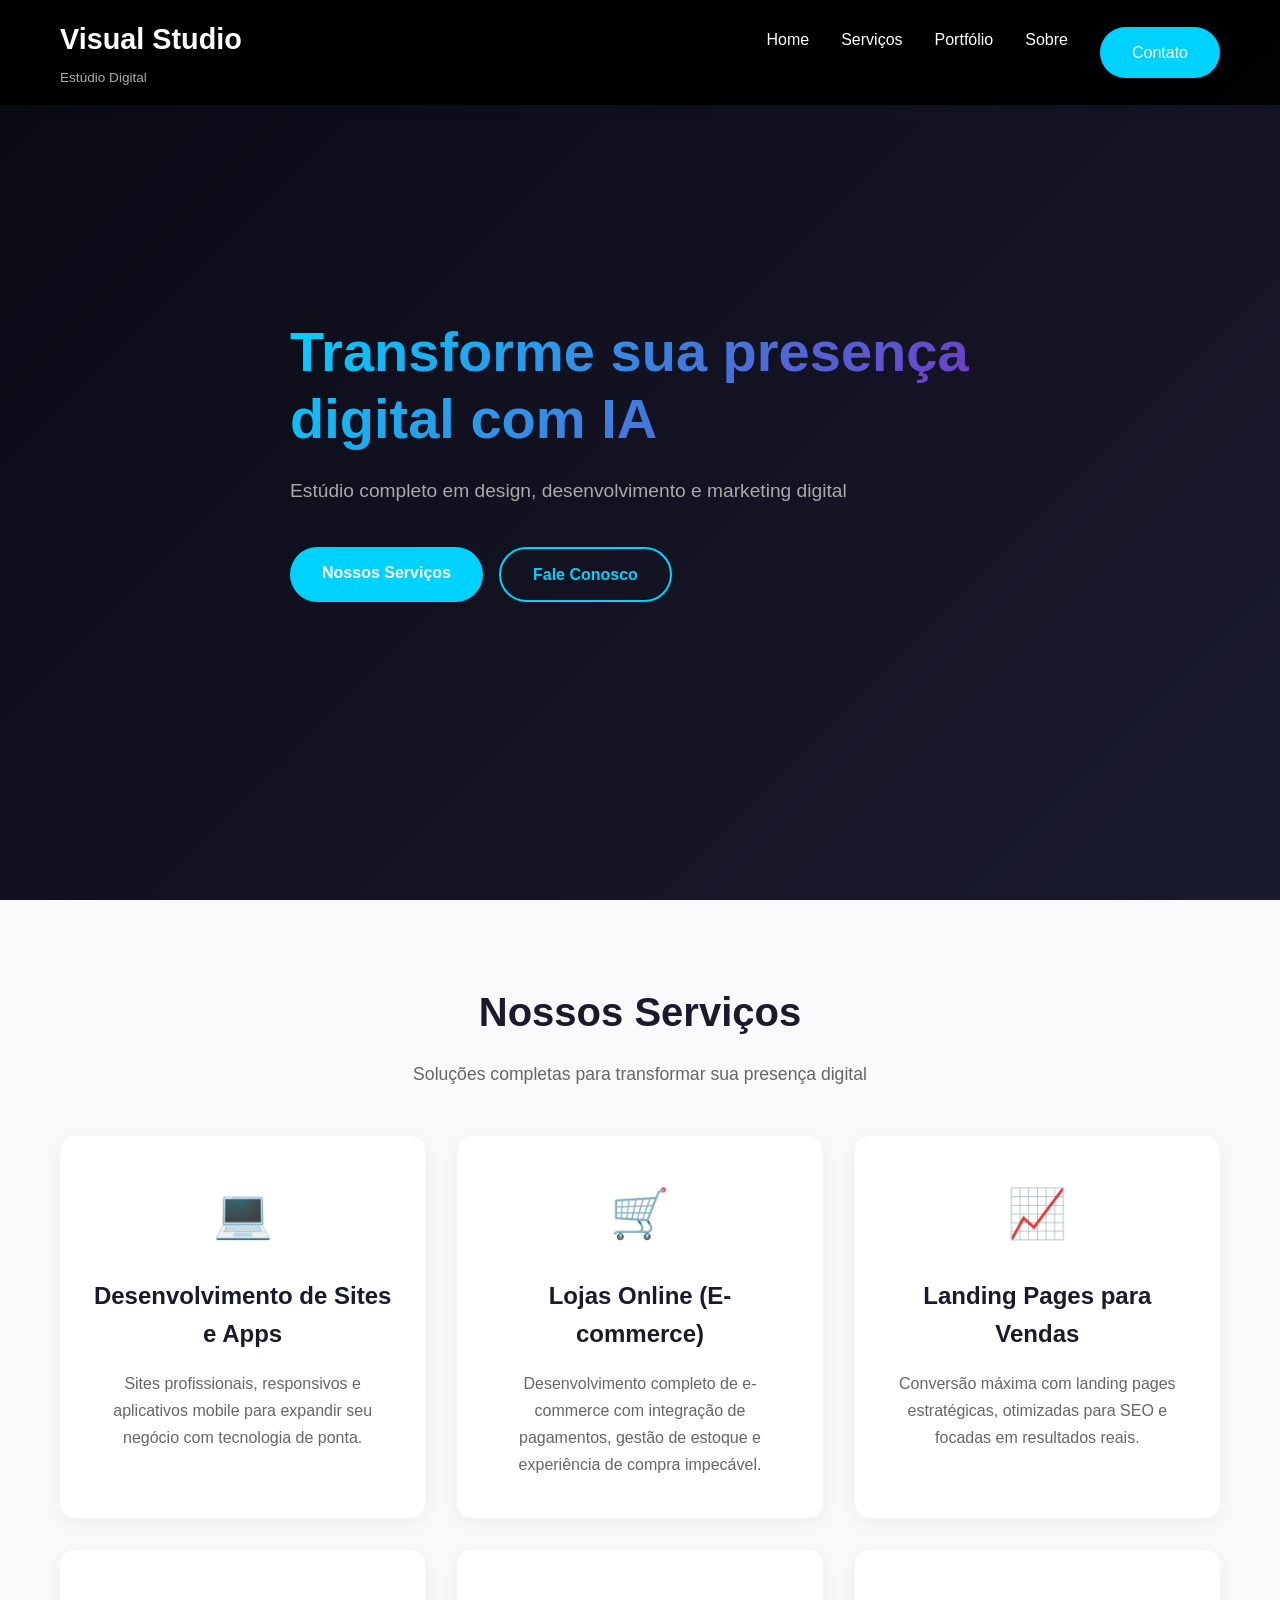
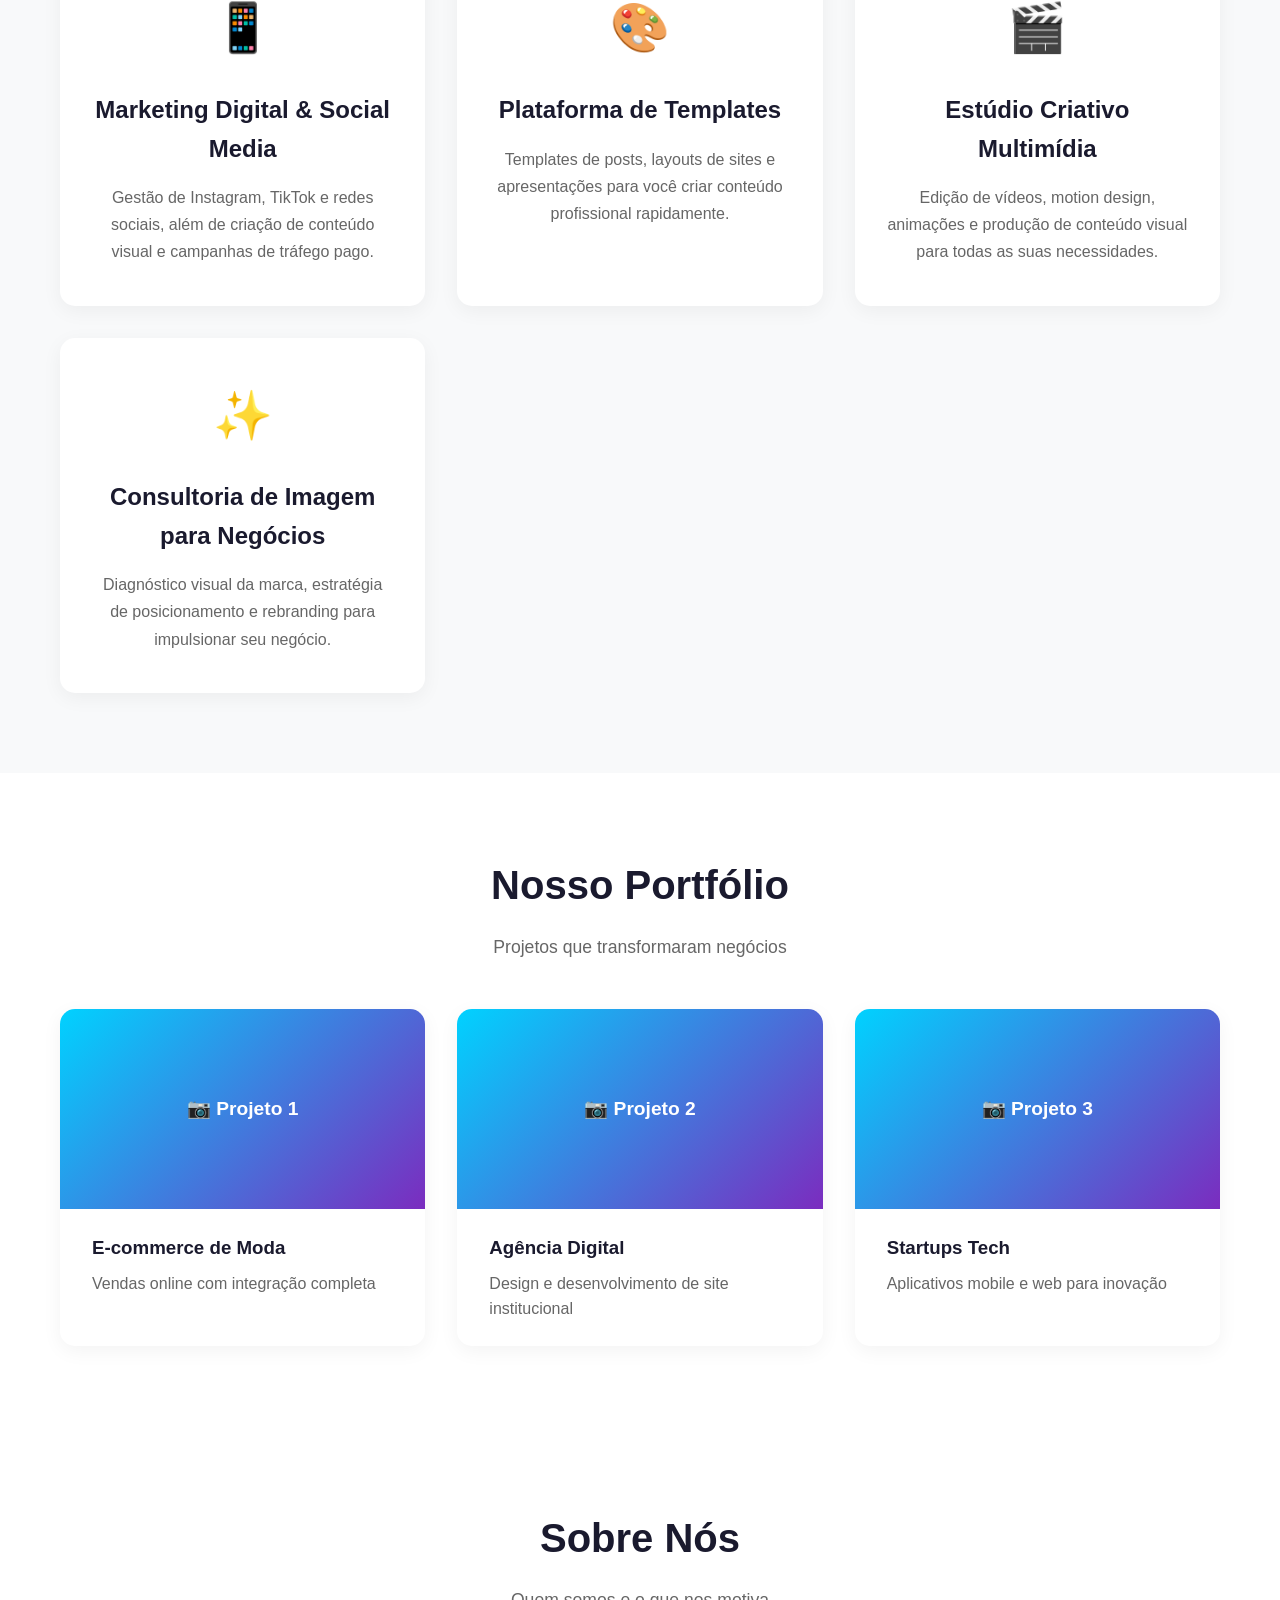
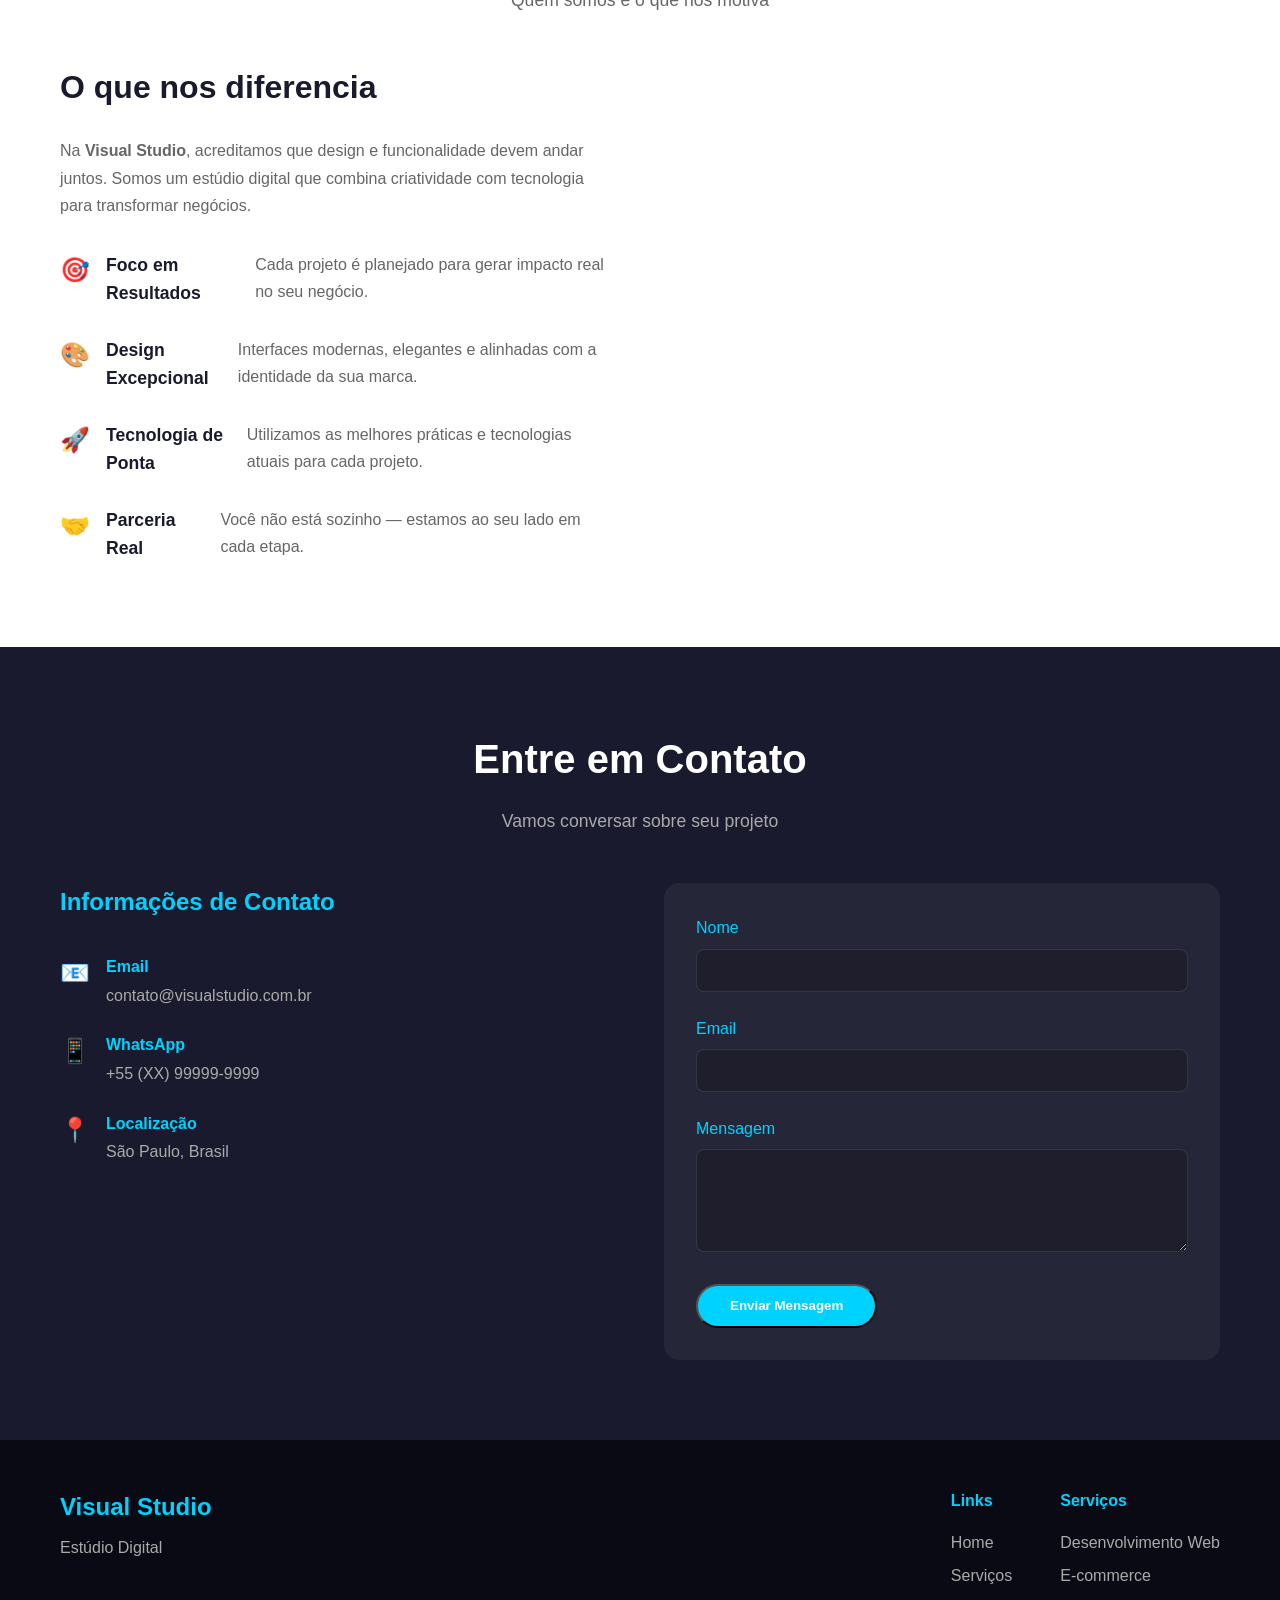
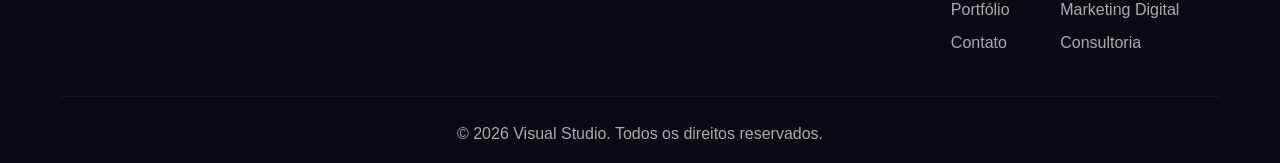
==== index.html @ 2da71917 "🚀 Initial commit: Visual Studio - Estúdio Digital" ====
<!DOCTYPE html>
<html lang="pt-BR">
<head>
    <meta charset="UTF-8">
    <meta name="viewport" content="width=device-width, initial-scale=1.0">
    <title>Visual Studio | Estúdio Digital & Desenvolvimento de IA</title>
    <meta name="description" content="Estúdio digital especializado em desenvolvimento de sites, apps, e-commerce, marketing digital e设计 com foco em IA.">
    <link rel="stylesheet" href="styles.css">
    <link rel="icon" href="favicon.ico" type="image/x-icon">
</head>
<body>
    <!-- Navbar -->
    <nav class="navbar">
        <div class="container">
            <div class="logo">
                <h1>Visual Studio</h1>
                <p>Estúdio Digital</p>
            </div>
            <ul class="nav-links">
                <li><a href="#home">Home</a></li>
                <li><a href="#services">Serviços</a></li>
                <li><a href="#portfolio">Portfólio</a></li>
                <li><a href="#about">Sobre</a></li>
                <li><a href="#contact" class="btn btn-primary">Contato</a></li>
            </ul>
            <div class="hamburger">
                <span></span>
                <span></span>
                <span></span>
            </div>
        </div>
    </nav>

    <!-- Hero Section -->
    <section id="home" class="hero">
        <div class="container">
            <div class="hero-content">
                <h1 class="hero-title">Transforme sua presença digital com IA</h1>
                <p class="hero-subtitle">Estúdio completo em design, desenvolvimento e marketing digital</p>
                <div class="hero-buttons">
                    <a href="#services" class="btn btn-primary">Nossos Serviços</a>
                    <a href="#contact" class="btn btn-secondary">Fale Conosco</a>
                </div>
            </div>
        </div>
    </section>

    <!-- Services Section -->
    <section id="services" class="services">
        <div class="container">
            <div class="section-header">
                <h2>Nossos Serviços</h2>
                <p>Soluções completas para transformar sua presença digital</p>
            </div>
            
            <div class="services-grid">
                <!-- Service 1 -->
                <div class="service-card">
                    <div class="service-icon">💻</div>
                    <h3>Desenvolvimento de Sites e Apps</h3>
                    <p>Sites profissionais, responsivos e aplicativos mobile para expandir seu negócio com tecnologia de ponta.</p>
                </div>

                <!-- Service 2 -->
                <div class="service-card">
                    <div class="service-icon">🛒</div>
                    <h3>Lojas Online (E-commerce)</h3>
                    <p>Desenvolvimento completo de e-commerce com integração de pagamentos, gestão de estoque e experiência de compra impecável.</p>
                </div>

                <!-- Service 3 -->
                <div class="service-card">
                    <div class="service-icon">📈</div>
                    <h3>Landing Pages para Vendas</h3>
                    <p>Conversão máxima com landing pages estratégicas, otimizadas para SEO e focadas em resultados reais.</p>
                </div>

                <!-- Service 4 -->
                <div class="service-card">
                    <div class="service-icon">📱</div>
                    <h3>Marketing Digital & Social Media</h3>
                    <p>Gestão de Instagram, TikTok e redes sociais, além de criação de conteúdo visual e campanhas de tráfego pago.</p>
                </div>

                <!-- Service 5 -->
                <div class="service-card">
                    <div class="service-icon">🎨</div>
                    <h3>Plataforma de Templates</h3>
                    <p>Templates de posts, layouts de sites e apresentações para você criar conteúdo profissional rapidamente.</p>
                </div>

                <!-- Service 6 -->
                <div class="service-card">
                    <div class="service-icon">🎬</div>
                    <h3>Estúdio Criativo Multimídia</h3>
                    <p>Edição de vídeos, motion design, animações e produção de conteúdo visual para todas as suas necessidades.</p>
                </div>

                <!-- Service 7 -->
                <div class="service-card">
                    <div class="service-icon">✨</div>
                    <h3>Consultoria de Imagem para Negócios</h3>
                    <p>Diagnóstico visual da marca, estratégia de posicionamento e rebranding para impulsionar seu negócio.</p>
                </div>
            </div>
        </div>
    </section>

    <!-- Portfolio Section -->
    <section id="portfolio" class="portfolio">
        <div class="container">
            <div class="section-header">
                <h2>Nosso Portfólio</h2>
                <p>Projetos que transformaram negócios</p>
            </div>
            
            <div class="portfolio-grid">
                <div class="portfolio-item">
                    <div class="portfolio-image">
                        <div class="placeholder">📷 Projeto 1</div>
                    </div>
                    <h3>E-commerce de Moda</h3>
                    <p>Vendas online com integração completa</p>
                </div>
                <div class="portfolio-item">
                    <div class="portfolio-image">
                        <div class="placeholder">📷 Projeto 2</div>
                    </div>
                    <h3>Agência Digital</h3>
                    <p>Design e desenvolvimento de site institucional</p>
                </div>
                <div class="portfolio-item">
                    <div class="portfolio-image">
                        <div class="placeholder">📷 Projeto 3</div>
                    </div>
                    <h3>Startups Tech</h3>
                    <p>Aplicativos mobile e web para inovação</p>
                </div>
            </div>
        </div>
    </section>

    <!-- About Section -->
    <section id="about" class="about">
        <div class="container">
            <div class="section-header">
                <h2>Sobre Nós</h2>
                <p>Quem somos e o que nos motiva</p>
            </div>
            
            <div class="about-content">
                <div class="about-text">
                    <h3>O que nos diferencia</h3>
                    <p>Na <strong>Visual Studio</strong>, acreditamos que design e funcionalidade devem andar juntos. Somos um estúdio digital que combina criatividade com tecnologia para transformar negócios.</p>
                    
                    <div class="features-list">
                        <div class="feature-item">
                            <span class="feature-icon">🎯</span>
                            <h4>Foco em Resultados</h4>
                            <p>Cada projeto é planejado para gerar impacto real no seu negócio.</p>
                        </div>
                        <div class="feature-item">
                            <span class="feature-icon">🎨</span>
                            <h4>Design Excepcional</h4>
                            <p>Interfaces modernas, elegantes e alinhadas com a identidade da sua marca.</p>
                        </div>
                        <div class="feature-item">
                            <span class="feature-icon">🚀</span>
                            <h4>Tecnologia de Ponta</h4>
                            <p>Utilizamos as melhores práticas e tecnologias atuais para cada projeto.</p>
                        </div>
                        <div class="feature-item">
                            <span class="feature-icon">🤝</span>
                            <h4>Parceria Real</h4>
                            <p>Você não está sozinho — estamos ao seu lado em cada etapa.</p>
                        </div>
                    </div>
                </div>
            </div>
        </div>
    </section>

    <!-- Contact Section -->
    <section id="contact" class="contact">
        <div class="container">
            <div class="section-header">
                <h2>Entre em Contato</h2>
                <p>Vamos conversar sobre seu projeto</p>
            </div>
            
            <div class="contact-wrapper">
                <div class="contact-info">
                    <h3>Informações de Contato</h3>
                    <div class="contact-item">
                        <span class="icon">📧</span>
                        <div>
                            <h4>Email</h4>
                            <p>contato@visualstudio.com.br</p>
                        </div>
                    </div>
                    <div class="contact-item">
                        <span class="icon">📱</span>
                        <div>
                            <h4>WhatsApp</h4>
                            <p>+55 (XX) 99999-9999</p>
                        </div>
                    </div>
                    <div class="contact-item">
                        <span class="icon">📍</span>
                        <div>
                            <h4>Localização</h4>
                            <p>São Paulo, Brasil</p>
                        </div>
                    </div>
                </div>
                
                <form class="contact-form" id="contactForm">
                    <div class="form-group">
                        <label for="name">Nome</label>
                        <input type="text" id="name" name="name" required>
                    </div>
                    <div class="form-group">
                        <label for="email">Email</label>
                        <input type="email" id="email" name="email" required>
                    </div>
                    <div class="form-group">
                        <label for="message">Mensagem</label>
                        <textarea id="message" name="message" rows="5" required></textarea>
                    </div>
                    <button type="submit" class="btn btn-primary">Enviar Mensagem</button>
                </form>
            </div>
        </div>
    </section>

    <!-- Footer -->
    <footer class="footer">
        <div class="container">
            <div class="footer-content">
                <div class="footer-logo">
                    <h2>Visual Studio</h2>
                    <p>Estúdio Digital</p>
                </div>
                <div class="footer-links">
                    <div class="footer-column">
                        <h4>Links</h4>
                        <ul>
                            <li><a href="#home">Home</a></li>
                            <li><a href="#services">Serviços</a></li>
                            <li><a href="#portfolio">Portfólio</a></li>
                            <li><a href="#contact">Contato</a></li>
                        </ul>
                    </div>
                    <div class="footer-column">
                        <h4>Serviços</h4>
                        <ul>
                            <li><a href="#services">Desenvolvimento Web</a></li>
                            <li><a href="#services">E-commerce</a></li>
                            <li><a href="#services">Marketing Digital</a></li>
                            <li><a href="#services">Consultoria</a></li>
                        </ul>
                    </div>
                </div>
            </div>
            <div class="footer-bottom">
                <p>&copy; 2026 Visual Studio. Todos os direitos reservados.</p>
            </div>
        </div>
    </footer>

    <script src="script.js"></script>
</body>
</html>
---- styles.css ----
/* Reset & Base Styles */
* {
    margin: 0;
    padding: 0;
    box-sizing: border-box;
}

html {
    scroll-behavior: smooth;
}

body {
    font-family: 'Segoe UI', Tahoma, Geneva, Verdana, sans-serif;
    line-height: 1.6;
    color: #333;
    background-color: #fff;
}

.container {
    max-width: 1200px;
    margin: 0 auto;
    padding: 0 20px;
}

/* Navbar */
.navbar {
    background: rgba(0, 0, 0, 0.9);
    padding: 1rem 0;
    position: fixed;
    width: 100%;
    top: 0;
    z-index: 1000;
    box-shadow: 0 2px 10px rgba(0, 0, 0, 0.1);
}

.navbar .container {
    display: flex;
    justify-content: space-between;
    align-items: center;
}

.navbar .logo h1 {
    color: #fff;
    font-size: 1.8rem;
    font-weight: 700;
    margin-bottom: 0.3rem;
}

.navbar .logo p {
    color: #aaa;
    font-size: 0.85rem;
    margin-bottom: 0;
}

.nav-links {
    display: flex;
    list-style: none;
    gap: 2rem;
}

.nav-links li a {
    color: #fff;
    text-decoration: none;
    font-weight: 500;
    transition: color 0.3s;
}

.nav-links li a:hover {
    color: #00d2ff;
}

.hamburger {
    display: none;
    flex-direction: column;
    cursor: pointer;
    gap: 5px;
}

.hamburger span {
    width: 25px;
    height: 3px;
    background: #fff;
    transition: 0.3s;
}

/* Buttons */
.btn {
    display: inline-block;
    padding: 0.8rem 2rem;
    border-radius: 50px;
    text-decoration: none;
    font-weight: 600;
    transition: all 0.3s;
}

.btn-primary {
    background: #00d2ff;
    color: #fff;
}

.btn-primary:hover {
    background: #00a8cc;
    transform: translateY(-2px);
    box-shadow: 0 5px 15px rgba(0, 210, 255, 0.3);
}

.btn-secondary {
    background: transparent;
    color: #00d2ff;
    border: 2px solid #00d2ff;
}

.btn-secondary:hover {
    background: #00d2ff;
    color: #fff;
    transform: translateY(-2px);
}

/* Hero Section */
.hero {
    background: linear-gradient(135deg, #0a0a14 0%, #1a1a2e 100%);
    color: #fff;
    padding: 100px 0 80px;
    min-height: 100vh;
    display: flex;
    align-items: center;
}

.hero-content {
    max-width: 700px;
}

.hero-title {
    font-size: 3.5rem;
    font-weight: 800;
    line-height: 1.2;
    margin-bottom: 1.5rem;
    background: linear-gradient(135deg, #00d2ff 0%, #7b2cbf 100%);
    -webkit-background-clip: text;
    -webkit-text-fill-color: transparent;
}

.hero-subtitle {
    font-size: 1.2rem;
    color: #aaa;
    margin-bottom: 2.5rem;
}

.hero-buttons {
    display: flex;
    gap: 1rem;
    flex-wrap: wrap;
}

/* Section Styles */
section {
    padding: 80px 0;
}

.section-header {
    text-align: center;
    margin-bottom: 3rem;
}

.section-header h2 {
    font-size: 2.5rem;
    margin-bottom: 1rem;
    color: #1a1a2e;
}

.section-header p {
    color: #666;
    font-size: 1.1rem;
}

/* Services Section */
.services {
    background: #f8f9fa;
}

.services-grid {
    display: grid;
    grid-template-columns: repeat(auto-fit, minmax(300px, 1fr));
    gap: 2rem;
}

.service-card {
    background: #fff;
    padding: 2.5rem 2rem;
    border-radius: 15px;
    box-shadow: 0 5px 20px rgba(0, 0, 0, 0.05);
    transition: all 0.3s;
    text-align: center;
}

.service-card:hover {
    transform: translateY(-10px);
    box-shadow: 0 10px 30px rgba(0, 0, 0, 0.1);
}

.service-icon {
    font-size: 3rem;
    margin-bottom: 1.5rem;
}

.service-card h3 {
    font-size: 1.5rem;
    margin-bottom: 1rem;
    color: #1a1a2e;
}

.service-card p {
    color: #666;
    line-height: 1.7;
}

/* Portfolio Section */
.portfolio {
    background: #fff;
}

.portfolio-grid {
    display: grid;
    grid-template-columns: repeat(auto-fit, minmax(300px, 1fr));
    gap: 2rem;
}

.portfolio-item {
    border-radius: 15px;
    overflow: hidden;
    box-shadow: 0 5px 20px rgba(0, 0, 0, 0.05);
    transition: all 0.3s;
}

.portfolio-item:hover {
    transform: translateY(-5px);
    box-shadow: 0 10px 30px rgba(0, 0, 0, 0.1);
}

.portfolio-image {
    height: 200px;
    background: linear-gradient(135deg, #00d2ff 0%, #7b2cbf 100%);
    display: flex;
    align-items: center;
    justify-content: center;
    overflow: hidden;
}

.placeholder {
    color: #fff;
    font-size: 1.2rem;
    font-weight: 600;
}

.portfolio-item h3 {
    padding: 1.5rem 2rem 0.5rem;
    color: #1a1a2e;
}

.portfolio-item p {
    padding: 0 2rem 1.5rem;
    color: #666;
}

/* About Section */
.about {
    background: #fff;
}

.about-content {
    display: grid;
    grid-template-columns: 1fr 1fr;
    gap: 3rem;
    align-items: center;
}

.about-text h3 {
    font-size: 2rem;
    color: #1a1a2e;
    margin-bottom: 1.5rem;
}

.about-text p {
    color: #666;
    margin-bottom: 2rem;
    line-height: 1.7;
}

.features-list {
    display: grid;
    gap: 1.5rem;
}

.feature-item {
    display: flex;
    gap: 1rem;
    align-items: flex-start;
}

.feature-icon {
    font-size: 1.5rem;
}

.feature-item h4 {
    color: #1a1a2e;
    margin-bottom: 0.3rem;
    font-size: 1.1rem;
}

.feature-item p {
    color: #666;
    margin: 0;
}

/* Contact Section */
.contact {
    background: #1a1a2e;
    color: #fff;
}

.contact .section-header h2 {
    color: #fff;
}

.contact .section-header p {
    color: #aaa;
}

.contact-wrapper {
    display: grid;
    grid-template-columns: 1fr 1fr;
    gap: 3rem;
}

.contact-info h3 {
    color: #00d2ff;
    margin-bottom: 2rem;
    font-size: 1.5rem;
}

.contact-item {
    display: flex;
    gap: 1rem;
    align-items: flex-start;
    margin-bottom: 1.5rem;
}

.contact-item .icon {
    font-size: 1.5rem;
}

.contact-item h4 {
    color: #00d2ff;
    margin-bottom: 0.2rem;
    font-size: 1rem;
}

.contact-item p {
    color: #aaa;
    margin: 0;
}

.contact-form {
    background: rgba(255, 255, 255, 0.05);
    padding: 2rem;
    border-radius: 15px;
}

.form-group {
    margin-bottom: 1.5rem;
}

.form-group label {
    display: block;
    color: #00d2ff;
    margin-bottom: 0.5rem;
    font-weight: 500;
}

.form-group input,
.form-group textarea {
    width: 100%;
    padding: 0.8rem 1rem;
    background: rgba(0, 0, 0, 0.2);
    border: 1px solid rgba(255, 255, 255, 0.1);
    border-radius: 8px;
    color: #fff;
    font-family: inherit;
    transition: all 0.3s;
}

.form-group input:focus,
.form-group textarea:focus {
    outline: none;
    border-color: #00d2ff;
    background: rgba(0, 0, 0, 0.3);
}

.form-group textarea {
    resize: vertical;
}

/* Footer */
.footer {
    background: #0a0a14;
    color: #aaa;
    padding: 3rem 0 1rem;
}

.footer-content {
    display: flex;
    justify-content: space-between;
    align-items: flex-start;
    margin-bottom: 2rem;
}

.footer-logo h2 {
    color: #00d2ff;
    margin-bottom: 0.5rem;
}

.footer-links {
    display: flex;
    gap: 3rem;
}

.footer-column h4 {
    color: #00d2ff;
    margin-bottom: 1rem;
    font-size: 1rem;
}

.footer-column ul {
    list-style: none;
}

.footer-column li {
    margin-bottom: 0.5rem;
}

.footer-column a {
    color: #aaa;
    text-decoration: none;
    transition: color 0.3s;
}

.footer-column a:hover {
    color: #00d2ff;
}

.footer-bottom {
    text-align: center;
    padding-top: 1.5rem;
    border-top: 1px solid rgba(255, 255, 255, 0.05);
}

/* Responsive */
@media (max-width: 768px) {
    .hero-title {
        font-size: 2.5rem;
    }
    
    .hero-buttons {
        flex-direction: column;
    }
    
    .about-content,
    .contact-wrapper {
        grid-template-columns: 1fr;
    }
    
    .footer-content {
        flex-direction: column;
        gap: 2rem;
    }
    
    .footer-links {
        flex-direction: column;
        gap: 2rem;
    }
    
    .nav-links {
        position: fixed;
        top: 70px;
        left: 0;
        width: 100%;
        background: rgba(0, 0, 0, 0.95);
        flex-direction: column;
        padding: 1rem 0;
        transform: translateX(-100%);
        transition: transform 0.3s;
    }
    
    .nav-links.active {
        transform: translateX(0);
    }
    
    .nav-links li {
        margin: 1rem 0;
        text-align: center;
    }
    
    .hamburger {
        display: flex;
    }
}
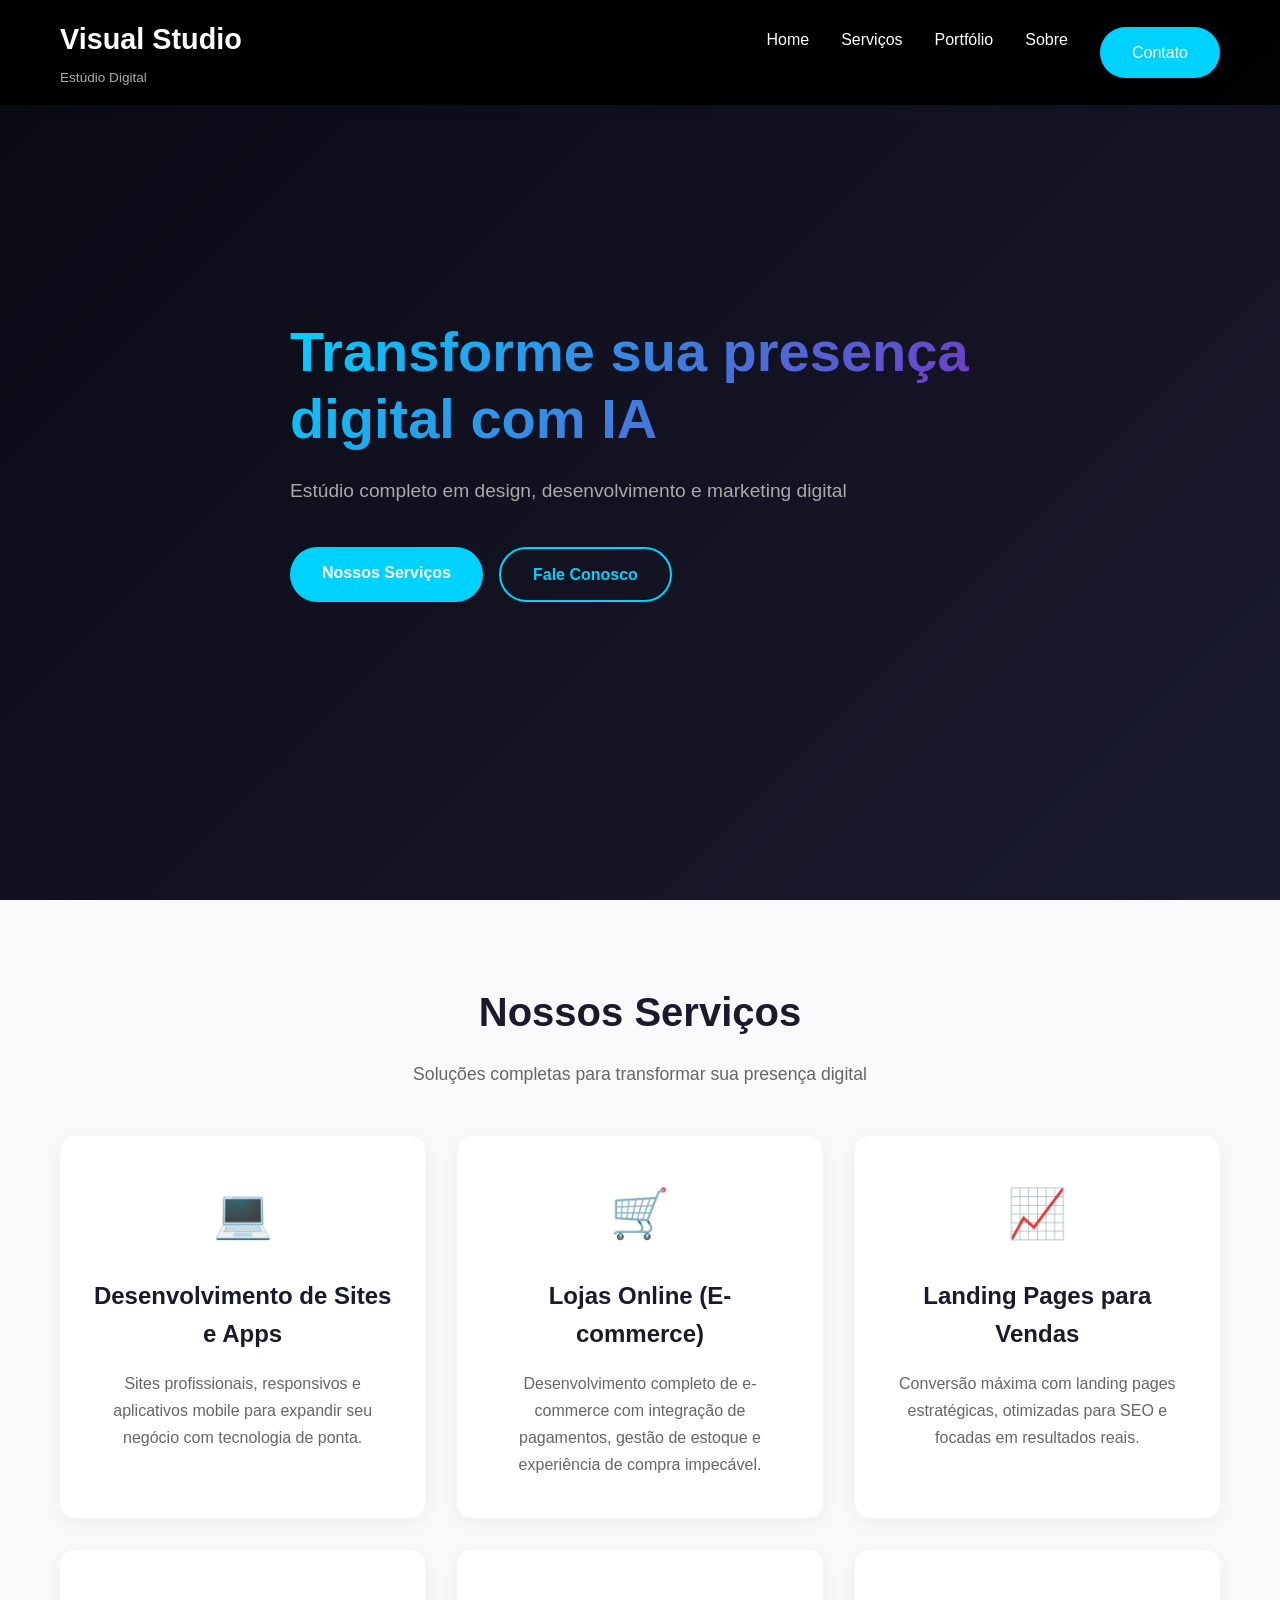
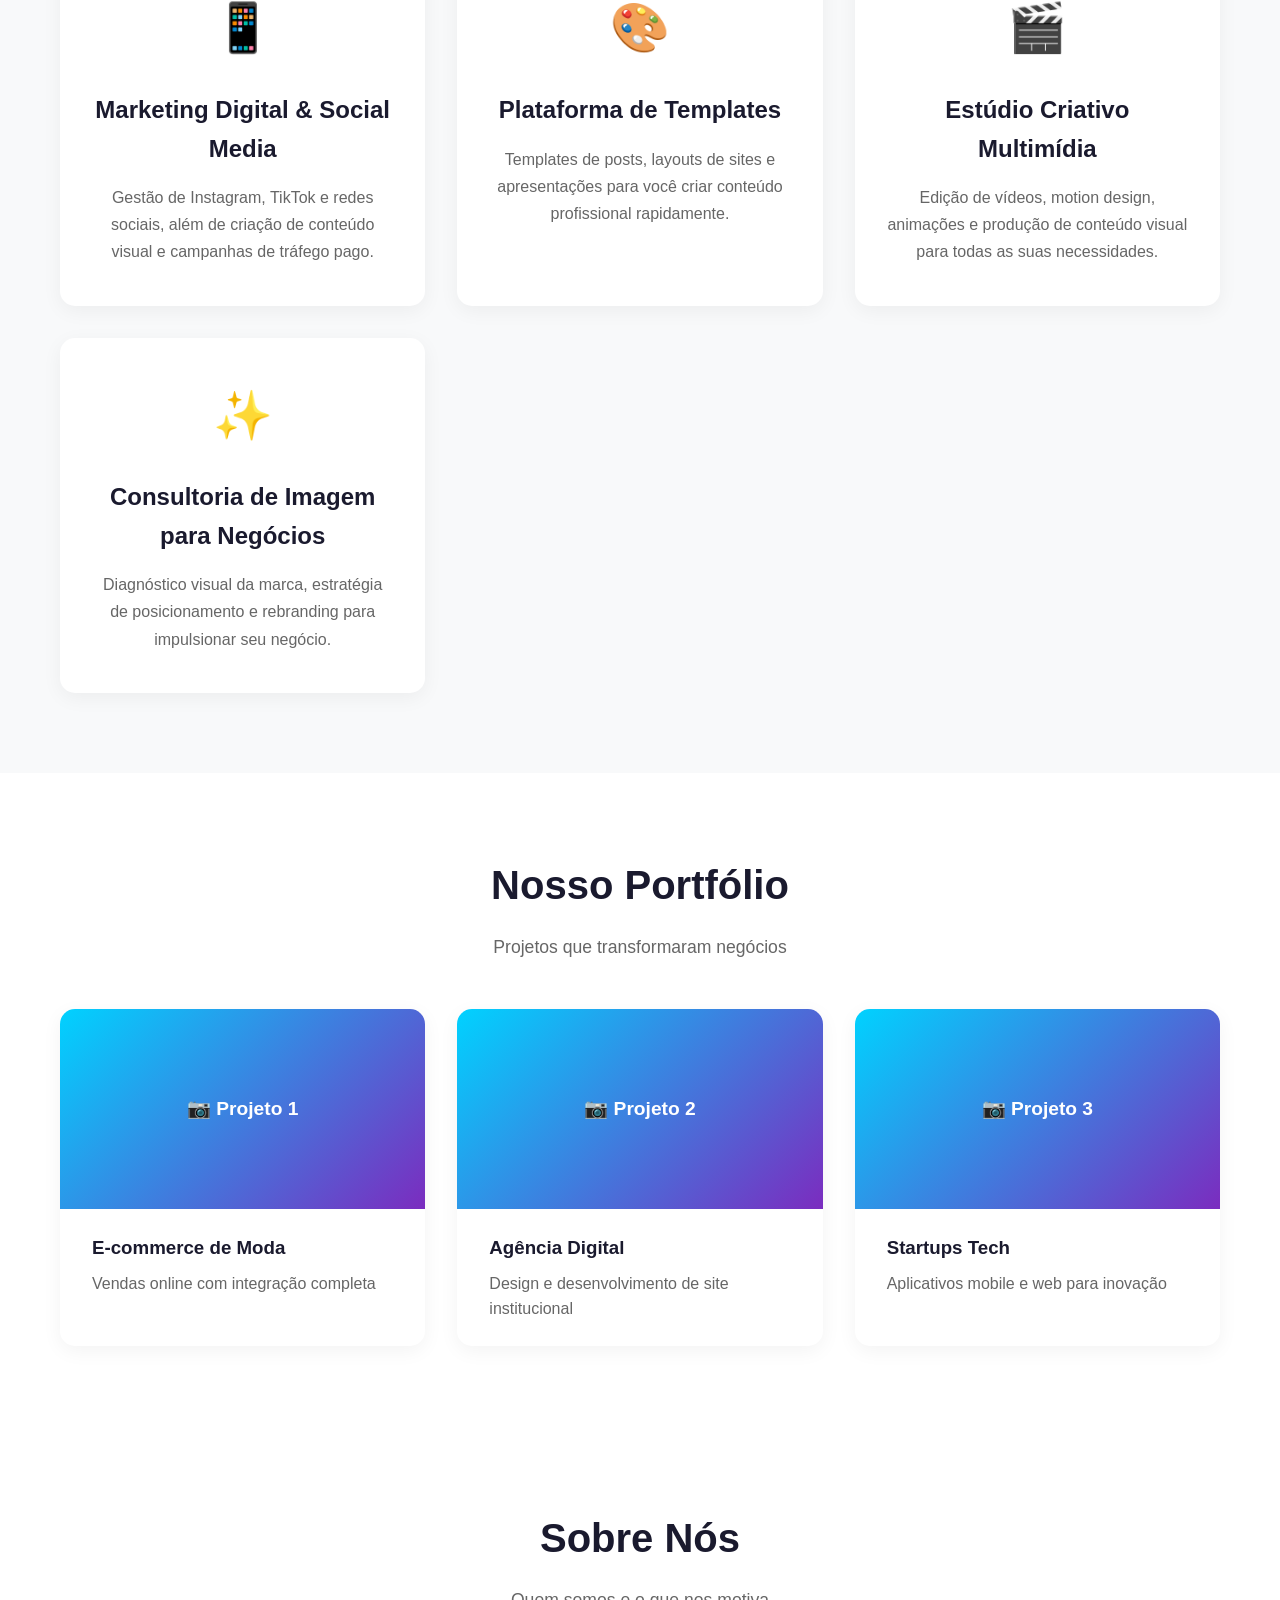
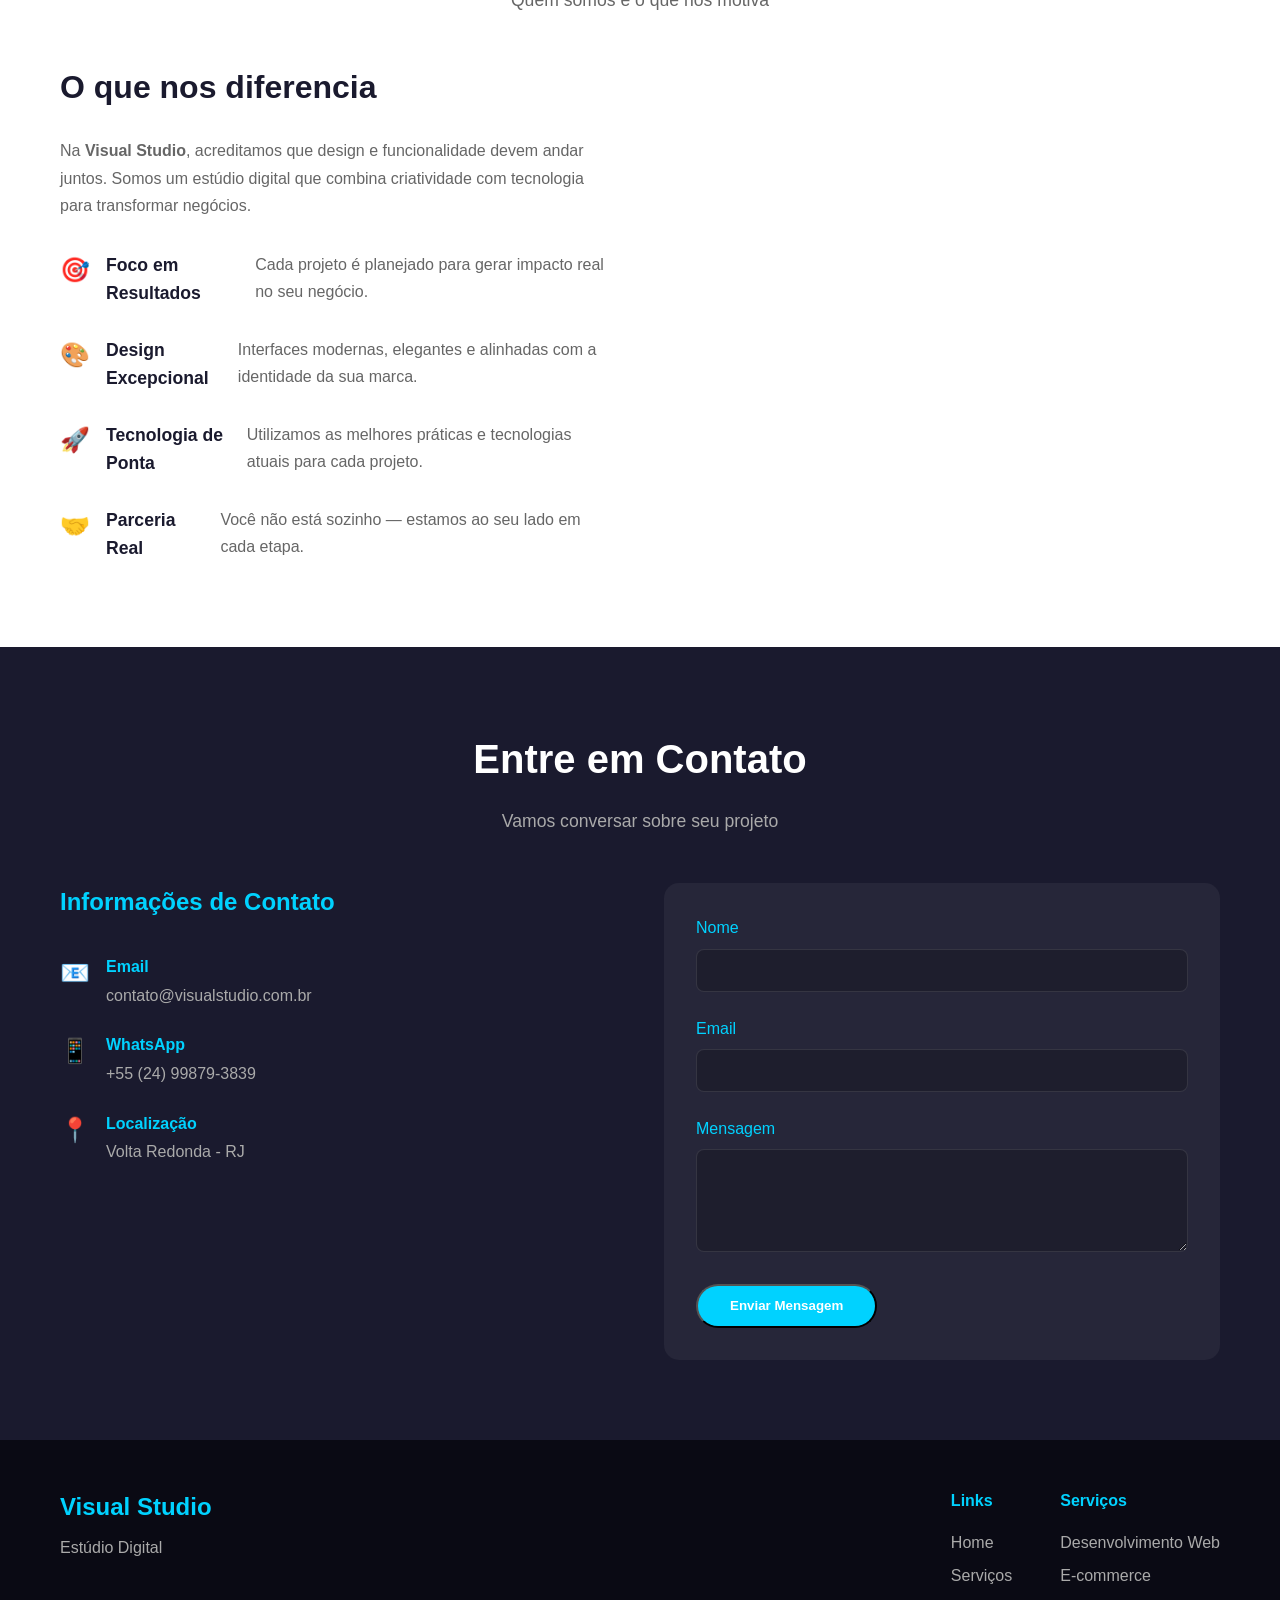
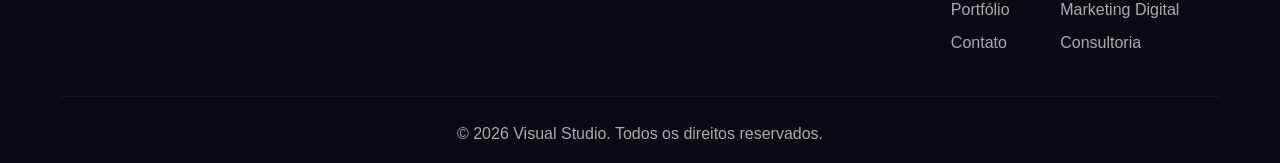
==== commit 59250544: "✅ Atualizado: WhatsApp +55 (24) 99879-3839 e Localização Volta Redonda - RJ" ====
--- a/index.html
+++ b/index.html
@@ -202,14 +202,14 @@
                         <span class="icon">📱</span>
                         <div>
                             <h4>WhatsApp</h4>
-                            <p>+55 (XX) 99999-9999</p>
+                            <p>+55 (24) 99879-3839</p>
                         </div>
                     </div>
                     <div class="contact-item">
                         <span class="icon">📍</span>
                         <div>
                             <h4>Localização</h4>
-                            <p>São Paulo, Brasil</p>
+                            <p>Volta Redonda - RJ</p>
                         </div>
                     </div>
                 </div>
